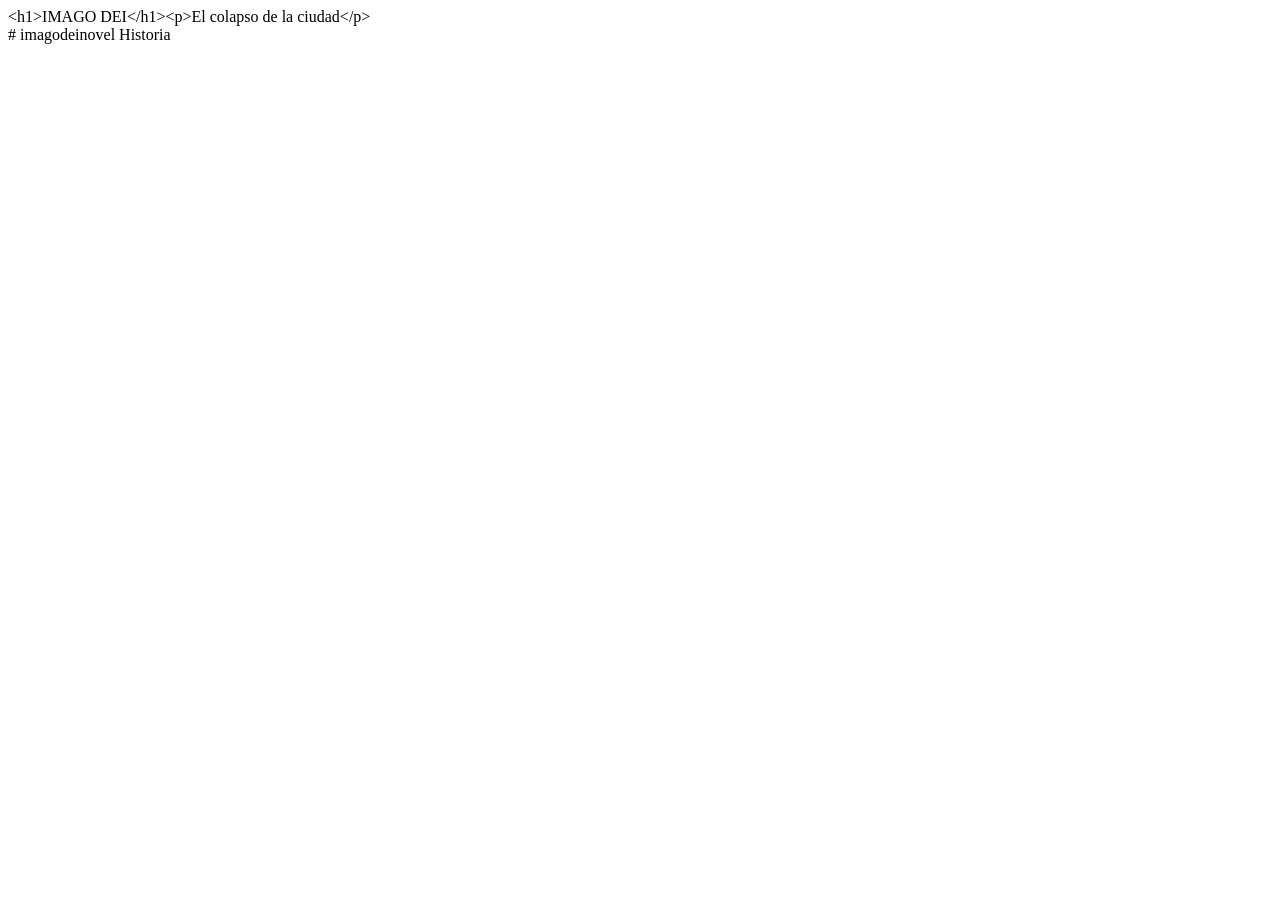
==== index.html @ 5cae9f4a "Update and rename README.md to index.html" ====
<?xml version="1.0" encoding="UTF-8" ?>
<!DOCTYPE html>
<html b:version='2' class='v2' expr:dir='data:blog.languageDirection' xmlns='http://www.w3.org/1999/xhtml' xmlns:b='http://www.google.com/2005/gml/b' xmlns:data='http://www.google.com/2005/gml/data' xmlns:expr='http://www.google.com/2005/gml/expr'>
<head>
  <meta content='width=device-width, initial-scale=1' name='viewport'/>
  <title><data:blog.pageTitle/></title>
  <link href='https://fonts.googleapis.com/css2?family=Cinzel:wght@500;700&amp;family=EB+Garamond:ital,wght@0,400;0,500;1,400&amp;display=swap' rel='stylesheet'/>
  <b:include data='blog' name='all-head-content'/>
  <b:skin><![CDATA[
  /* ===== IMAGO DEI - plantilla base ===== */
  :root {
    --bg: #050a14;
    --panel: #0b1322;
    --texto: #e8e3d6;
    --suave: #9aa3b5;
    --oro: #d4a24c;
    --oro-claro: #f3d58a;
    --linea: rgba(212,162,76,.25);
    --ancho: 760px;
  }
  *, *::before, *::after { box-sizing: border-box; }
  html { scroll-behavior: smooth; }
  body {
    margin: 0; background: var(--bg); color: var(--texto);
    font: 400 19px/1.75 'EB Garamond', Georgia, serif;
  }
  a { color: var(--oro); text-decoration: none; }
  a:hover { color: var(--oro-claro); }
  img { max-width: 100%; height: auto; }
  .wrap { max-width: var(--ancho); margin: 0 auto; padding: 0 20px; }

  /* Cabecera */
  .site-top { border-bottom: 1px solid var(--linea); background: rgba(5,10,20,.92); position: sticky; top: 0; z-index: 50; backdrop-filter: blur(6px); }
  .site-top .wrap { max-width: 1100px; display: flex; align-items: center; justify-content: space-between; flex-wrap: wrap; gap: 8px 24px; padding-top: 12px; padding-bottom: 12px; }
  .Header h1, .Header h1 a, .Header .title { margin: 0; font: 700 20px/1 'Cinzel', serif; letter-spacing: .18em; text-transform: uppercase; color: var(--oro); }
  .Header .description { display: none; }
  .PageList ul { list-style: none; margin: 0; padding: 0; display: flex; gap: 22px; flex-wrap: wrap; }
  .PageList li a { font: 500 13px 'Cinzel', serif; letter-spacing: .14em; text-transform: uppercase; color: var(--texto); }
  .PageList li.selected a, .PageList li a:hover { color: var(--oro-claro); }
  .PageList h3 { display: none; }

  /* Hero */
  .hero { text-align: center; padding: 90px 20px 70px; border-bottom: 1px solid var(--linea);
    background: radial-gradient(ellipse at 50% 100%, rgba(212,110,40,.35), transparent 60%), linear-gradient(#0a1428, var(--bg)); }
  .hero img { display: block; margin: 0 auto; width: 100%; max-width: 1100px; }
  .hero h1 { font: 700 clamp(44px, 9vw, 104px)/1 'Cinzel', serif; margin: 0; letter-spacing: .06em;
    background: linear-gradient(180deg, var(--oro-claro), var(--oro) 60%, #8a5a1c); -webkit-background-clip: text; background-clip: text; color: transparent; }
  .hero p { margin: 18px 0 0; font: 500 clamp(13px, 2vw, 20px) 'Cinzel', serif; letter-spacing: .5em; text-transform: uppercase; color: var(--texto); }
  .hero h3 { display: none; }

  /* Contenido */
  .main-area { padding: 50px 0 70px; }
  .post { margin: 0 0 56px; padding-bottom: 40px; border-bottom: 1px solid var(--linea); }
  h2.post-title, .post-title { font: 700 30px/1.25 'Cinzel', serif; color: var(--oro-claro); margin: 0 0 6px; }
  .post-title a { color: inherit; }
  .post-meta { font-size: 14px; color: var(--suave); margin-bottom: 22px; letter-spacing: .04em; }
  .post-body p { margin: 0 0 1.1em; }
  .post-body blockquote { margin: 1.4em 0; padding: 4px 22px; border-left: 3px solid var(--oro); color: var(--suave); font-style: italic; }
  .post-body hr { border: 0; border-top: 1px solid var(--linea); margin: 2em 0; }
  .post-footer { font-size: 14px; color: var(--suave); }
  .blog-pager { display: flex; justify-content: space-between; margin-top: 20px; font: 500 13px 'Cinzel', serif; letter-spacing: .12em; text-transform: uppercase; }
  .status-msg-wrap { color: var(--suave); text-align: center; }

  /* Pie */
  .site-foot { border-top: 1px solid var(--linea); padding: 30px 0 50px; text-align: center; font-size: 14px; color: var(--suave); }
  .widget { margin: 0; }
  .widget h2, .widget h3 { font: 500 13px 'Cinzel', serif; letter-spacing: .18em; text-transform: uppercase; color: var(--oro); }

  @media (max-width: 600px) {
    body { font-size: 17px; }
    .hero { padding: 50px 16px 40px; }
    h2.post-title, .post-title { font-size: 24px; }
  }
  ]]></b:skin>
</head>

<body>
  <header class='site-top'>
    <div class='wrap'>
      <b:section class='no-items' id='header' maxwidgets='1' showaddelement='no'>
        <b:widget id='Header1' locked='true' title='Imago Dei (Encabezado)' type='Header' version='2' visible='true'/>
      </b:section>
      <b:section class='no-items' id='nav' maxwidgets='1' showaddelement='no'>
        <b:widget id='PageList1' locked='false' title='Menu' type='PageList' version='2' visible='true'/>
      </b:section>
    </div>
  </header>

  <!-- Portada / hero: solo en la pagina de inicio. Editable desde Diseño. -->
  <b:if cond='data:view.isHomepage'>
    <section class='hero'>
      <b:section class='no-items' id='hero' maxwidgets='1' showaddelement='yes'>
        <b:widget id='HTML1' locked='false' title='' type='HTML' version='2' visible='true'>
          <b:widget-settings>
            <b:widget-setting name='content'>&lt;h1&gt;IMAGO DEI&lt;/h1&gt;&lt;p&gt;El colapso de la ciudad&lt;/p&gt;</b:widget-setting>
          </b:widget-settings>
          <b:includable id='main'><data:content/></b:includable>
        </b:widget>
      </b:section>
    </section>
  </b:if>

  <main class='main-area'>
    <div class='wrap'>
      <b:section class='main' id='main' showaddelement='no'>
        <b:widget id='Blog1' locked='true' title='Entradas del blog' type='Blog' version='2' visible='true'/>
      </b:section>
    </div>
  </main>

  <footer class='site-foot'>
    <div class='wrap'>
      <b:section class='foot' id='footer' showaddelement='yes'>
        <b:widget id='Attribution1' locked='false' title='' type='Attribution' version='2' visible='true'/>
      </b:section>
    </div>
  </footer>
</body>
</html>
# imagodeinovel
Historia
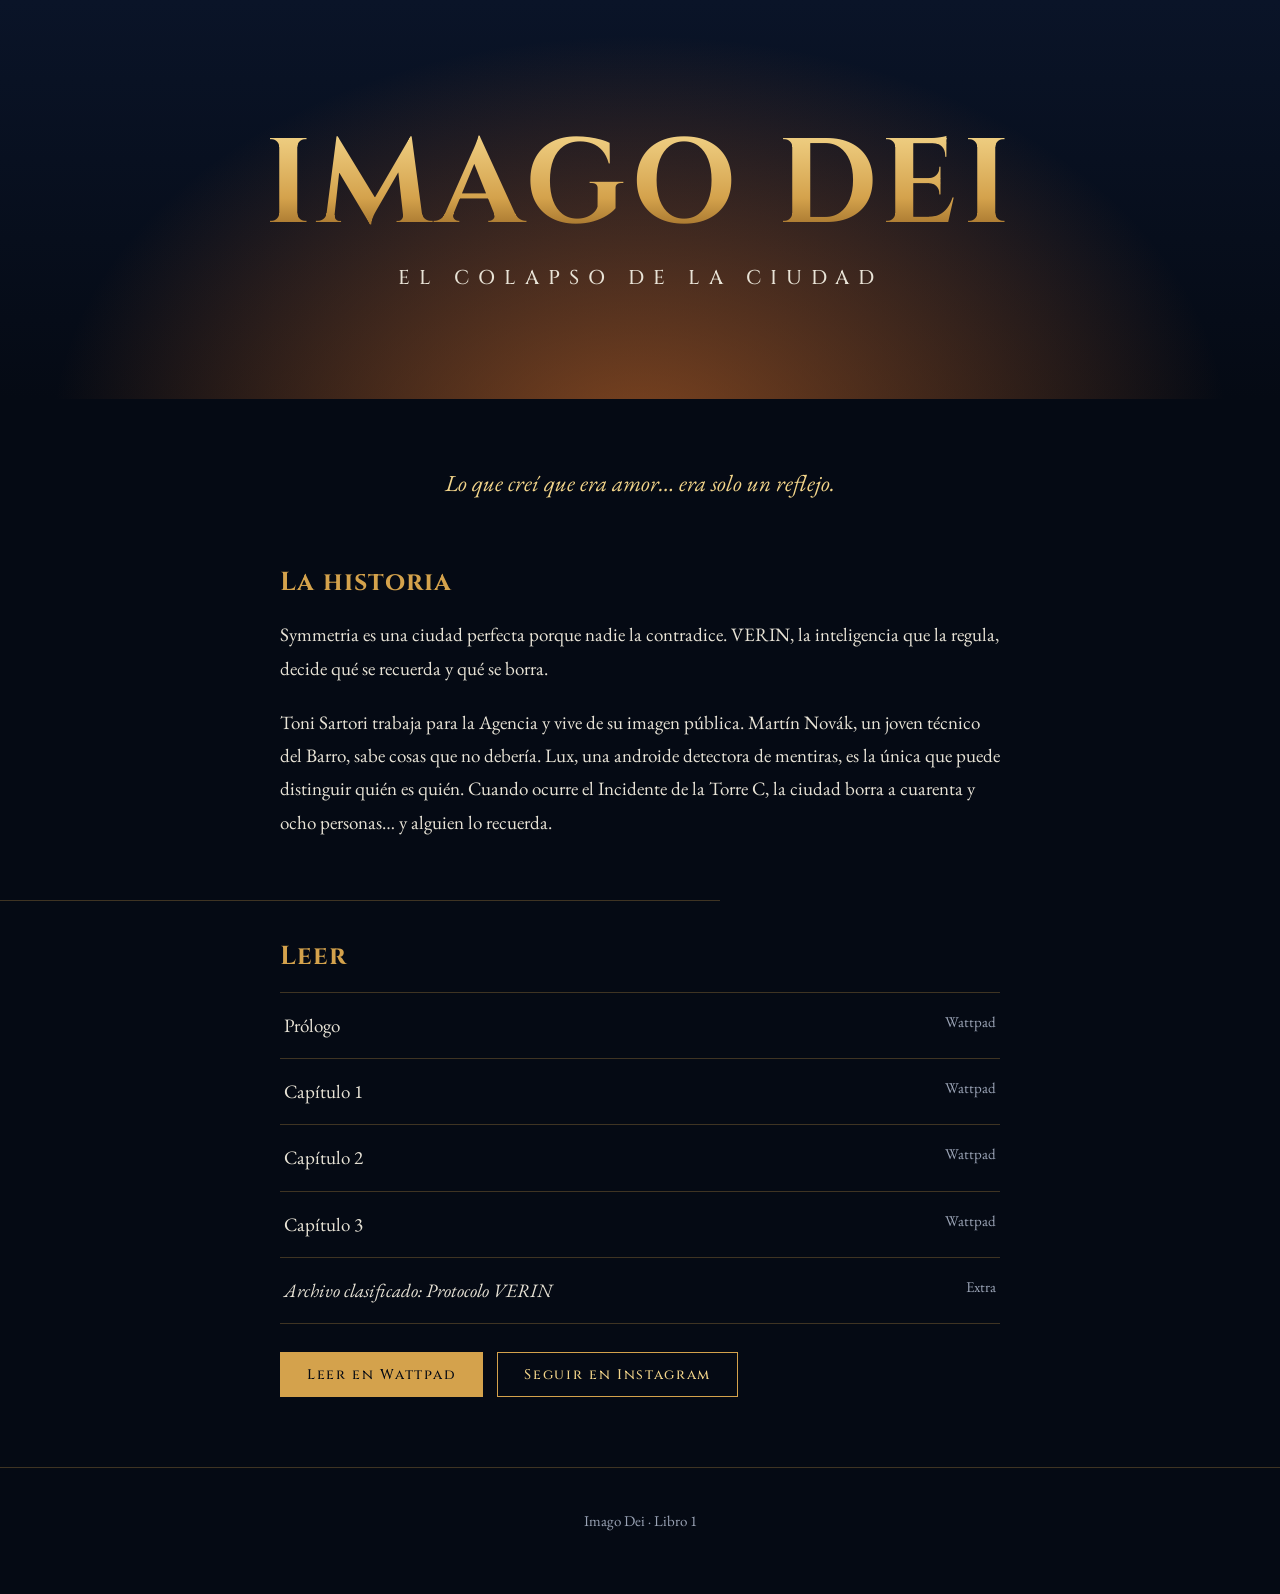
==== commit 84580c91: "Update index.html" ====
--- a/index.html
+++ b/index.html
@@ -1,121 +1,107 @@
-<?xml version="1.0" encoding="UTF-8" ?>
 <!DOCTYPE html>
-<html b:version='2' class='v2' expr:dir='data:blog.languageDirection' xmlns='http://www.w3.org/1999/xhtml' xmlns:b='http://www.google.com/2005/gml/b' xmlns:data='http://www.google.com/2005/gml/data' xmlns:expr='http://www.google.com/2005/gml/expr'>
+<html lang="es">
 <head>
-  <meta content='width=device-width, initial-scale=1' name='viewport'/>
-  <title><data:blog.pageTitle/></title>
-  <link href='https://fonts.googleapis.com/css2?family=Cinzel:wght@500;700&amp;family=EB+Garamond:ital,wght@0,400;0,500;1,400&amp;display=swap' rel='stylesheet'/>
-  <b:include data='blog' name='all-head-content'/>
-  <b:skin><![CDATA[
-  /* ===== IMAGO DEI - plantilla base ===== */
-  :root {
-    --bg: #050a14;
-    --panel: #0b1322;
-    --texto: #e8e3d6;
-    --suave: #9aa3b5;
-    --oro: #d4a24c;
-    --oro-claro: #f3d58a;
-    --linea: rgba(212,162,76,.25);
-    --ancho: 760px;
-  }
-  *, *::before, *::after { box-sizing: border-box; }
-  html { scroll-behavior: smooth; }
-  body {
-    margin: 0; background: var(--bg); color: var(--texto);
-    font: 400 19px/1.75 'EB Garamond', Georgia, serif;
-  }
-  a { color: var(--oro); text-decoration: none; }
-  a:hover { color: var(--oro-claro); }
-  img { max-width: 100%; height: auto; }
-  .wrap { max-width: var(--ancho); margin: 0 auto; padding: 0 20px; }
+<meta charset="utf-8">
+<meta name="viewport" content="width=device-width, initial-scale=1">
+<title>Imago Dei: El colapso de la ciudad</title>
+<meta name="description" content="Novela distópica de ciencia ficción ambientada en Symmetria, una ciudad regulada por la IA VERIN.">
+<meta property="og:title" content="Imago Dei: El colapso de la ciudad">
+<meta property="og:image" content="portada.jpg">
+<link rel="preconnect" href="https://fonts.googleapis.com">
+<link rel="preconnect" href="https://fonts.gstatic.com" crossorigin>
+<link href="https://fonts.googleapis.com/css2?family=Cinzel:wght@500;700&family=EB+Garamond:ital,wght@0,400;0,500;1,400&display=swap" rel="stylesheet">
+<style>
+:root{
+  --tinta:#050a14; --panel:#0b1322; --texto:#e8e3d6; --suave:#9aa3b5;
+  --oro:#d4a24c; --oro-claro:#f3d58a; --brasa:#e0742a; --linea:rgba(212,162,76,.28);
+}
+*,*::before,*::after{box-sizing:border-box}
+html{scroll-behavior:smooth}
+body{margin:0;background:var(--tinta);color:var(--texto);font:400 19px/1.75 'EB Garamond',Georgia,serif}
+a{color:var(--oro);text-decoration:none}
+a:hover{color:var(--oro-claro)}
+a:focus-visible,button:focus-visible{outline:2px solid var(--oro-claro);outline-offset:3px}
+.wrap{max-width:720px;margin:0 auto;padding:0 22px}
 
-  /* Cabecera */
-  .site-top { border-bottom: 1px solid var(--linea); background: rgba(5,10,20,.92); position: sticky; top: 0; z-index: 50; backdrop-filter: blur(6px); }
-  .site-top .wrap { max-width: 1100px; display: flex; align-items: center; justify-content: space-between; flex-wrap: wrap; gap: 8px 24px; padding-top: 12px; padding-bottom: 12px; }
-  .Header h1, .Header h1 a, .Header .title { margin: 0; font: 700 20px/1 'Cinzel', serif; letter-spacing: .18em; text-transform: uppercase; color: var(--oro); }
-  .Header .description { display: none; }
-  .PageList ul { list-style: none; margin: 0; padding: 0; display: flex; gap: 22px; flex-wrap: wrap; }
-  .PageList li a { font: 500 13px 'Cinzel', serif; letter-spacing: .14em; text-transform: uppercase; color: var(--texto); }
-  .PageList li.selected a, .PageList li a:hover { color: var(--oro-claro); }
-  .PageList h3 { display: none; }
+/* Portada */
+.hero{position:relative;background:linear-gradient(#0a1428,var(--tinta))}
+.hero img{display:block;width:100%;max-height:92vh;object-fit:cover}
+.hero .alt{display:none;text-align:center;padding:14vh 20px 12vh;
+  background:radial-gradient(ellipse at 50% 110%,rgba(224,116,42,.55),transparent 65%),linear-gradient(#0a1428,var(--tinta))}
+.hero.sin-imagen .alt{display:block}
+.hero.sin-imagen img{display:none}
+.alt h1{margin:0;font:700 clamp(46px,11vw,120px)/1 'Cinzel',serif;letter-spacing:.05em;
+  background:linear-gradient(180deg,var(--oro-claro),var(--oro) 60%,#8a5a1c);-webkit-background-clip:text;background-clip:text;color:transparent}
+.alt p{margin:18px 0 0;font:500 clamp(13px,2.4vw,20px) 'Cinzel',serif;letter-spacing:.45em}
+.hero{animation:entra 1.4s ease-out both}
+@keyframes entra{from{opacity:0}to{opacity:1}}
 
-  /* Hero */
-  .hero { text-align: center; padding: 90px 20px 70px; border-bottom: 1px solid var(--linea);
-    background: radial-gradient(ellipse at 50% 100%, rgba(212,110,40,.35), transparent 60%), linear-gradient(#0a1428, var(--bg)); }
-  .hero img { display: block; margin: 0 auto; width: 100%; max-width: 1100px; }
-  .hero h1 { font: 700 clamp(44px, 9vw, 104px)/1 'Cinzel', serif; margin: 0; letter-spacing: .06em;
-    background: linear-gradient(180deg, var(--oro-claro), var(--oro) 60%, #8a5a1c); -webkit-background-clip: text; background-clip: text; color: transparent; }
-  .hero p { margin: 18px 0 0; font: 500 clamp(13px, 2vw, 20px) 'Cinzel', serif; letter-spacing: .5em; text-transform: uppercase; color: var(--texto); }
-  .hero h3 { display: none; }
+/* Lema */
+.lema{padding:64px 0 24px;text-align:center;font-style:italic;font-size:23px;color:var(--oro-claro)}
 
-  /* Contenido */
-  .main-area { padding: 50px 0 70px; }
-  .post { margin: 0 0 56px; padding-bottom: 40px; border-bottom: 1px solid var(--linea); }
-  h2.post-title, .post-title { font: 700 30px/1.25 'Cinzel', serif; color: var(--oro-claro); margin: 0 0 6px; }
-  .post-title a { color: inherit; }
-  .post-meta { font-size: 14px; color: var(--suave); margin-bottom: 22px; letter-spacing: .04em; }
-  .post-body p { margin: 0 0 1.1em; }
-  .post-body blockquote { margin: 1.4em 0; padding: 4px 22px; border-left: 3px solid var(--oro); color: var(--suave); font-style: italic; }
-  .post-body hr { border: 0; border-top: 1px solid var(--linea); margin: 2em 0; }
-  .post-footer { font-size: 14px; color: var(--suave); }
-  .blog-pager { display: flex; justify-content: space-between; margin-top: 20px; font: 500 13px 'Cinzel', serif; letter-spacing: .12em; text-transform: uppercase; }
-  .status-msg-wrap { color: var(--suave); text-align: center; }
+/* Secciones */
+section.bloque{padding:40px 0}
+h2{font:700 26px/1.2 'Cinzel',serif;color:var(--oro);margin:0 0 20px;letter-spacing:.04em}
+p{margin:0 0 1.1em}
+.sep{border:0;border-top:1px solid var(--linea);margin:0}
 
-  /* Pie */
-  .site-foot { border-top: 1px solid var(--linea); padding: 30px 0 50px; text-align: center; font-size: 14px; color: var(--suave); }
-  .widget { margin: 0; }
-  .widget h2, .widget h3 { font: 500 13px 'Cinzel', serif; letter-spacing: .18em; text-transform: uppercase; color: var(--oro); }
+/* Capitulos */
+.caps{list-style:none;margin:0;padding:0;border-top:1px solid var(--linea)}
+.caps li{border-bottom:1px solid var(--linea)}
+.caps a{display:flex;justify-content:space-between;gap:16px;padding:16px 4px;color:var(--texto)}
+.caps a:hover{color:var(--oro-claro);background:rgba(212,162,76,.06)}
+.caps small{color:var(--suave);font-size:15px;white-space:nowrap}
+.extra .t{font-style:italic}
 
-  @media (max-width: 600px) {
-    body { font-size: 17px; }
-    .hero { padding: 50px 16px 40px; }
-    h2.post-title, .post-title { font-size: 24px; }
-  }
-  ]]></b:skin>
+/* Botones */
+.acciones{display:flex;flex-wrap:wrap;gap:14px;margin-top:28px}
+.btn{display:inline-block;padding:12px 26px;border:1px solid var(--oro);font:500 14px 'Cinzel',serif;letter-spacing:.12em;color:var(--oro-claro)}
+.btn:hover{background:var(--oro);color:var(--tinta)}
+.btn.lleno{background:var(--oro);color:var(--tinta)}
+.btn.lleno:hover{background:var(--oro-claro)}
+
+footer{padding:40px 0 60px;text-align:center;color:var(--suave);font-size:15px;border-top:1px solid var(--linea);margin-top:30px}
+@media (max-width:600px){body{font-size:17px}.lema{font-size:19px;padding-top:44px}}
+@media (prefers-reduced-motion:reduce){.hero{animation:none}html{scroll-behavior:auto}}
+</style>
 </head>
+<body>
 
-<body>
-  <header class='site-top'>
-    <div class='wrap'>
-      <b:section class='no-items' id='header' maxwidgets='1' showaddelement='no'>
-        <b:widget id='Header1' locked='true' title='Imago Dei (Encabezado)' type='Header' version='2' visible='true'/>
-      </b:section>
-      <b:section class='no-items' id='nav' maxwidgets='1' showaddelement='no'>
-        <b:widget id='PageList1' locked='false' title='Menu' type='PageList' version='2' visible='true'/>
-      </b:section>
+<header class="hero" id="hero">
+  <img src="portada.jpg" alt="Portada de Imago Dei: El colapso de la ciudad" onerror="document.getElementById('hero').classList.add('sin-imagen')">
+  <div class="alt"><h1>IMAGO DEI</h1><p>EL COLAPSO DE LA CIUDAD</p></div>
+</header>
+
+<main>
+  <p class="lema wrap">Lo que creí que era amor… era solo un reflejo.</p>
+
+  <section class="bloque wrap" id="historia">
+    <h2>La historia</h2>
+    <p>Symmetria es una ciudad perfecta porque nadie la contradice. VERIN, la inteligencia que la regula, decide qué se recuerda y qué se borra.</p>
+    <p>Toni Sartori trabaja para la Agencia y vive de su imagen pública. Martín Novák, un joven técnico del Barro, sabe cosas que no debería. Lux, una androide detectora de mentiras, es la única que puede distinguir quién es quién. Cuando ocurre el Incidente de la Torre C, la ciudad borra a cuarenta y ocho personas… y alguien lo recuerda.</p>
+    <!-- Editá este texto a tu gusto. -->
+  </section>
+
+  <hr class="sep wrap">
+
+  <section class="bloque wrap" id="leer">
+    <h2>Leer</h2>
+    <ul class="caps">
+      <li><a href="https://www.wattpad.com/user/toni_sartori_ok"><span>Prólogo</span><small>Wattpad</small></a></li>
+      <li><a href="https://www.wattpad.com/user/toni_sartori_ok"><span>Capítulo 1</span><small>Wattpad</small></a></li>
+      <li><a href="https://www.wattpad.com/user/toni_sartori_ok"><span>Capítulo 2</span><small>Wattpad</small></a></li>
+      <li><a href="https://www.wattpad.com/user/toni_sartori_ok"><span>Capítulo 3</span><small>Wattpad</small></a></li>
+      <li class="extra"><a href="https://www.wattpad.com/user/toni_sartori_ok"><span class="t">Archivo clasificado: Protocolo VERIN</span><small>Extra</small></a></li>
+    </ul>
+    <!-- Cuando tengas el link de cada capítulo, reemplazá la dirección de cada <a href="..."> -->
+    <div class="acciones">
+      <a class="btn lleno" href="https://www.wattpad.com/user/toni_sartori_ok">Leer en Wattpad</a>
+      <a class="btn" href="https://www.instagram.com/toni.sartori.ok">Seguir en Instagram</a>
     </div>
-  </header>
+  </section>
+</main>
 
-  <!-- Portada / hero: solo en la pagina de inicio. Editable desde Diseño. -->
-  <b:if cond='data:view.isHomepage'>
-    <section class='hero'>
-      <b:section class='no-items' id='hero' maxwidgets='1' showaddelement='yes'>
-        <b:widget id='HTML1' locked='false' title='' type='HTML' version='2' visible='true'>
-          <b:widget-settings>
-            <b:widget-setting name='content'>&lt;h1&gt;IMAGO DEI&lt;/h1&gt;&lt;p&gt;El colapso de la ciudad&lt;/p&gt;</b:widget-setting>
-          </b:widget-settings>
-          <b:includable id='main'><data:content/></b:includable>
-        </b:widget>
-      </b:section>
-    </section>
-  </b:if>
+<footer>Imago Dei · Libro 1</footer>
 
-  <main class='main-area'>
-    <div class='wrap'>
-      <b:section class='main' id='main' showaddelement='no'>
-        <b:widget id='Blog1' locked='true' title='Entradas del blog' type='Blog' version='2' visible='true'/>
-      </b:section>
-    </div>
-  </main>
-
-  <footer class='site-foot'>
-    <div class='wrap'>
-      <b:section class='foot' id='footer' showaddelement='yes'>
-        <b:widget id='Attribution1' locked='false' title='' type='Attribution' version='2' visible='true'/>
-      </b:section>
-    </div>
-  </footer>
 </body>
 </html>
-# imagodeinovel
-Historia
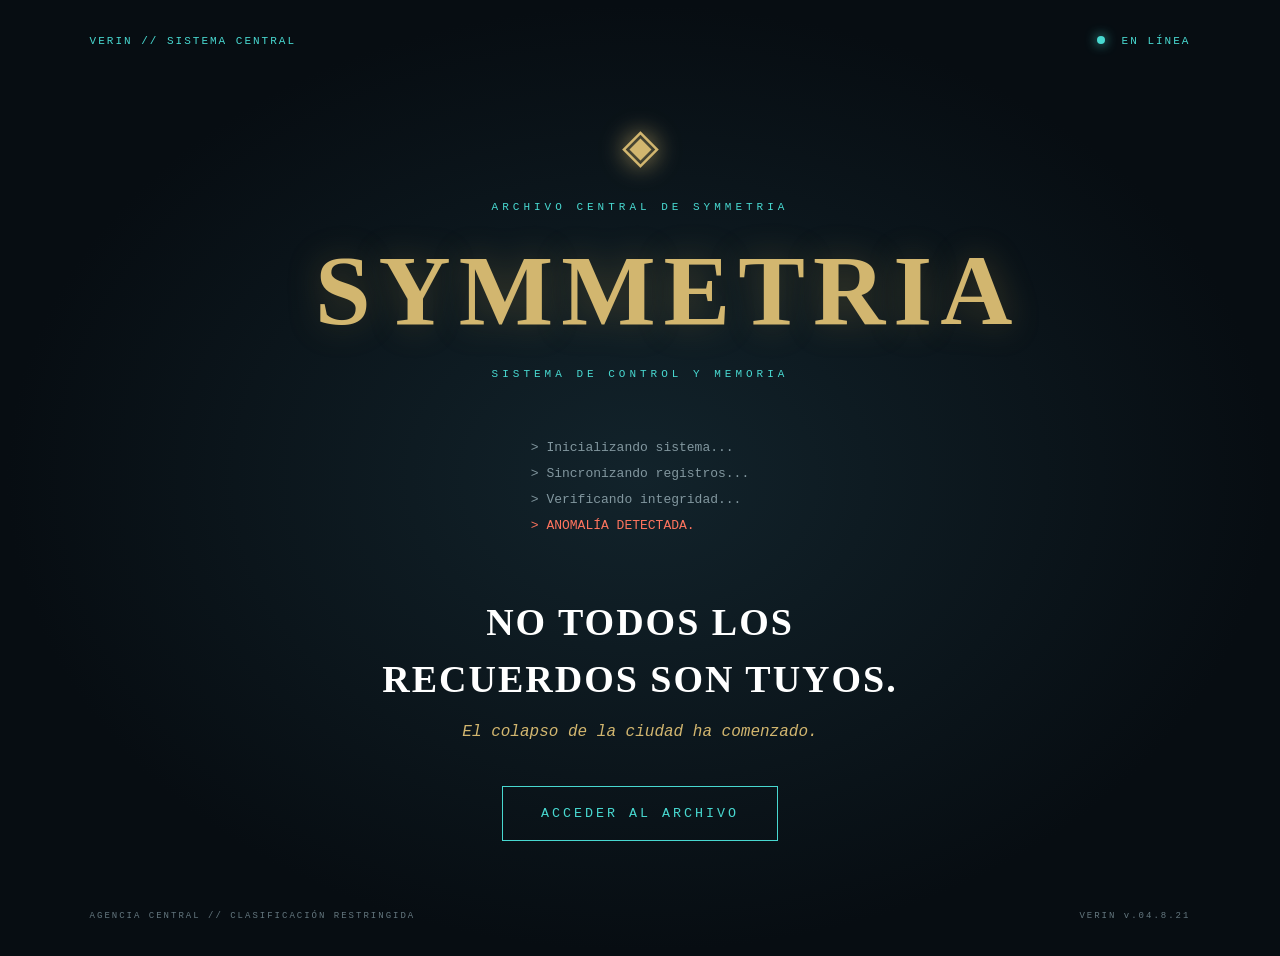
==== commit a5058513: "Add files via upload" ====
--- a/index.html
+++ b/index.html
@@ -1,107 +1,70 @@
-<!DOCTYPE html>
-<html lang="es">
-<head>
-<meta charset="utf-8">
-<meta name="viewport" content="width=device-width, initial-scale=1">
-<title>Imago Dei: El colapso de la ciudad</title>
-<meta name="description" content="Novela distópica de ciencia ficción ambientada en Symmetria, una ciudad regulada por la IA VERIN.">
-<meta property="og:title" content="Imago Dei: El colapso de la ciudad">
-<meta property="og:image" content="portada.jpg">
-<link rel="preconnect" href="https://fonts.googleapis.com">
-<link rel="preconnect" href="https://fonts.gstatic.com" crossorigin>
-<link href="https://fonts.googleapis.com/css2?family=Cinzel:wght@500;700&family=EB+Garamond:ital,wght@0,400;0,500;1,400&display=swap" rel="stylesheet">
-<style>
-:root{
-  --tinta:#050a14; --panel:#0b1322; --texto:#e8e3d6; --suave:#9aa3b5;
-  --oro:#d4a24c; --oro-claro:#f3d58a; --brasa:#e0742a; --linea:rgba(212,162,76,.28);
-}
-*,*::before,*::after{box-sizing:border-box}
-html{scroll-behavior:smooth}
-body{margin:0;background:var(--tinta);color:var(--texto);font:400 19px/1.75 'EB Garamond',Georgia,serif}
-a{color:var(--oro);text-decoration:none}
-a:hover{color:var(--oro-claro)}
-a:focus-visible,button:focus-visible{outline:2px solid var(--oro-claro);outline-offset:3px}
-.wrap{max-width:720px;margin:0 auto;padding:0 22px}
-
-/* Portada */
-.hero{position:relative;background:linear-gradient(#0a1428,var(--tinta))}
-.hero img{display:block;width:100%;max-height:92vh;object-fit:cover}
-.hero .alt{display:none;text-align:center;padding:14vh 20px 12vh;
-  background:radial-gradient(ellipse at 50% 110%,rgba(224,116,42,.55),transparent 65%),linear-gradient(#0a1428,var(--tinta))}
-.hero.sin-imagen .alt{display:block}
-.hero.sin-imagen img{display:none}
-.alt h1{margin:0;font:700 clamp(46px,11vw,120px)/1 'Cinzel',serif;letter-spacing:.05em;
-  background:linear-gradient(180deg,var(--oro-claro),var(--oro) 60%,#8a5a1c);-webkit-background-clip:text;background-clip:text;color:transparent}
-.alt p{margin:18px 0 0;font:500 clamp(13px,2.4vw,20px) 'Cinzel',serif;letter-spacing:.45em}
-.hero{animation:entra 1.4s ease-out both}
-@keyframes entra{from{opacity:0}to{opacity:1}}
-
-/* Lema */
-.lema{padding:64px 0 24px;text-align:center;font-style:italic;font-size:23px;color:var(--oro-claro)}
-
-/* Secciones */
-section.bloque{padding:40px 0}
-h2{font:700 26px/1.2 'Cinzel',serif;color:var(--oro);margin:0 0 20px;letter-spacing:.04em}
-p{margin:0 0 1.1em}
-.sep{border:0;border-top:1px solid var(--linea);margin:0}
-
-/* Capitulos */
-.caps{list-style:none;margin:0;padding:0;border-top:1px solid var(--linea)}
-.caps li{border-bottom:1px solid var(--linea)}
-.caps a{display:flex;justify-content:space-between;gap:16px;padding:16px 4px;color:var(--texto)}
-.caps a:hover{color:var(--oro-claro);background:rgba(212,162,76,.06)}
-.caps small{color:var(--suave);font-size:15px;white-space:nowrap}
-.extra .t{font-style:italic}
-
-/* Botones */
-.acciones{display:flex;flex-wrap:wrap;gap:14px;margin-top:28px}
-.btn{display:inline-block;padding:12px 26px;border:1px solid var(--oro);font:500 14px 'Cinzel',serif;letter-spacing:.12em;color:var(--oro-claro)}
-.btn:hover{background:var(--oro);color:var(--tinta)}
-.btn.lleno{background:var(--oro);color:var(--tinta)}
-.btn.lleno:hover{background:var(--oro-claro)}
-
-footer{padding:40px 0 60px;text-align:center;color:var(--suave);font-size:15px;border-top:1px solid var(--linea);margin-top:30px}
-@media (max-width:600px){body{font-size:17px}.lema{font-size:19px;padding-top:44px}}
-@media (prefers-reduced-motion:reduce){.hero{animation:none}html{scroll-behavior:auto}}
-</style>
-</head>
-<body>
-
-<header class="hero" id="hero">
-  <img src="portada.jpg" alt="Portada de Imago Dei: El colapso de la ciudad" onerror="document.getElementById('hero').classList.add('sin-imagen')">
-  <div class="alt"><h1>IMAGO DEI</h1><p>EL COLAPSO DE LA CIUDAD</p></div>
-</header>
-
-<main>
-  <p class="lema wrap">Lo que creí que era amor… era solo un reflejo.</p>
-
-  <section class="bloque wrap" id="historia">
-    <h2>La historia</h2>
-    <p>Symmetria es una ciudad perfecta porque nadie la contradice. VERIN, la inteligencia que la regula, decide qué se recuerda y qué se borra.</p>
-    <p>Toni Sartori trabaja para la Agencia y vive de su imagen pública. Martín Novák, un joven técnico del Barro, sabe cosas que no debería. Lux, una androide detectora de mentiras, es la única que puede distinguir quién es quién. Cuando ocurre el Incidente de la Torre C, la ciudad borra a cuarenta y ocho personas… y alguien lo recuerda.</p>
-    <!-- Editá este texto a tu gusto. -->
-  </section>
-
-  <hr class="sep wrap">
-
-  <section class="bloque wrap" id="leer">
-    <h2>Leer</h2>
-    <ul class="caps">
-      <li><a href="https://www.wattpad.com/user/toni_sartori_ok"><span>Prólogo</span><small>Wattpad</small></a></li>
-      <li><a href="https://www.wattpad.com/user/toni_sartori_ok"><span>Capítulo 1</span><small>Wattpad</small></a></li>
-      <li><a href="https://www.wattpad.com/user/toni_sartori_ok"><span>Capítulo 2</span><small>Wattpad</small></a></li>
-      <li><a href="https://www.wattpad.com/user/toni_sartori_ok"><span>Capítulo 3</span><small>Wattpad</small></a></li>
-      <li class="extra"><a href="https://www.wattpad.com/user/toni_sartori_ok"><span class="t">Archivo clasificado: Protocolo VERIN</span><small>Extra</small></a></li>
-    </ul>
-    <!-- Cuando tengas el link de cada capítulo, reemplazá la dirección de cada <a href="..."> -->
-    <div class="acciones">
-      <a class="btn lleno" href="https://www.wattpad.com/user/toni_sartori_ok">Leer en Wattpad</a>
-      <a class="btn" href="https://www.instagram.com/toni.sartori.ok">Seguir en Instagram</a>
-    </div>
-  </section>
-</main>
-
-<footer>Imago Dei · Libro 1</footer>
-
-</body>
-</html>
+
+<!DOCTYPE html>
+<html lang="es">
+<head>
+    <meta charset="UTF-8">
+    <meta name="viewport" content="width=device-width, initial-scale=1.0">
+    <meta name="theme-color" content="#070D12">
+    <title>IMAGO DEI — Archivo Central</title>
+    <link rel="stylesheet" href="style.css">
+</head>
+
+<body>
+
+    <main id="system-entry">
+
+        <header class="system-header">
+            <span>VERIN // SISTEMA CENTRAL</span>
+            <span class="system-status">
+                <i></i> EN LÍNEA
+            </span>
+        </header>
+
+        <section class="entry-content">
+
+            <div class="system-symbol">◈</div>
+
+            <p class="system-label">
+                ARCHIVO CENTRAL DE SYMMETRIA
+            </p>
+
+            <h1>SYMMETRIA</h1>
+
+            <p class="system-subtitle">
+                SISTEMA DE CONTROL Y MEMORIA
+            </p>
+
+            <div class="system-log">
+                <p>> Inicializando sistema...</p>
+                <p>> Sincronizando registros...</p>
+                <p>> Verificando integridad...</p>
+                <p class="warning">
+                    > ANOMALÍA DETECTADA.
+                </p>
+            </div>
+
+            <div class="main-message">
+                <h2>NO TODOS LOS<br>RECUERDOS SON TUYOS.</h2>
+
+                <p>
+                    El colapso de la ciudad ha comenzado.
+                </p>
+            </div>
+
+            <button id="access-button">
+                ACCEDER AL ARCHIVO
+            </button>
+
+        </section>
+
+        <footer class="system-footer">
+            AGENCIA CENTRAL // CLASIFICACIÓN RESTRINGIDA
+            <span>VERIN v.04.8.21</span>
+        </footer>
+
+    </main>
+
+    <script src="verin.js"></script>
+
+</body>
+</html>
--- a/style.css
+++ b/style.css
@@ -0,0 +1,215 @@
+
+* {
+    margin: 0;
+    padding: 0;
+    box-sizing: border-box;
+}
+
+body {
+    background: #070D12;
+    color: #D8E1E5;
+    font-family: "Courier New", monospace;
+    min-height: 100vh;
+}
+
+#system-entry {
+    min-height: 100vh;
+    display: flex;
+    flex-direction: column;
+    justify-content: space-between;
+    padding: 35px 7%;
+    background:
+        radial-gradient(ellipse at center, #12232b 0%, #070D12 70%);
+}
+
+.system-header,
+.system-footer {
+    display: flex;
+    justify-content: space-between;
+    align-items: center;
+    font-size: 11px;
+    letter-spacing: 2px;
+    color: #48D8D0;
+}
+
+.system-status i {
+    display: inline-block;
+    width: 8px;
+    height: 8px;
+    background: #48D8D0;
+    border-radius: 50%;
+    box-shadow: 0 0 12px #48D8D0;
+    margin-right: 8px;
+}
+
+.entry-content {
+    width: 100%;
+    max-width: 650px;
+    margin: 70px auto;
+    text-align: center;
+}
+
+.system-symbol {
+    font-size: 48px;
+    color: #D2B66F;
+    margin-bottom: 25px;
+    text-shadow: 0 0 25px #D2B66F;
+}
+
+.system-label,
+.system-subtitle {
+    color: #48D8D0;
+    font-size: 11px;
+    letter-spacing: 4px;
+}
+
+h1 {
+    font-family: Georgia, serif;
+    font-size: clamp(55px, 10vw, 100px);
+    color: #D2B66F;
+    letter-spacing: 8px;
+    margin: 20px 0;
+    text-shadow: 0 0 35px #a78a4255;
+}
+
+.system-log {
+    text-align: left;
+    display: inline-block;
+    margin: 55px auto;
+    color: #82979F;
+    font-size: 13px;
+    line-height: 2;
+}
+
+.warning {
+    color: #FF745E;
+}
+
+.main-message h2 {
+    font-family: Georgia, serif;
+    font-size: clamp(24px, 4vw, 38px);
+    letter-spacing: 2px;
+    color: #FFFFFF;
+    line-height: 1.5;
+}
+
+.main-message p {
+    margin-top: 15px;
+    color: #D2B66F;
+    font-style: italic;
+}
+
+#access-button {
+    margin-top: 45px;
+    padding: 19px 38px;
+    border: 1px solid #48D8D0;
+    background: transparent;
+    color: #48D8D0;
+    letter-spacing: 3px;
+    font-family: inherit;
+    cursor: pointer;
+    transition: 0.3s;
+}
+
+#access-button:hover {
+    background: #48D8D0;
+    color: #070D12;
+    box-shadow: 0 0 30px #48D8D088;
+}
+
+.system-footer {
+    color: #64777F;
+    font-size: 9px;
+}
+
+@media (max-width: 600px) {
+    #system-entry {
+        padding: 25px 5%;
+    }
+
+    .system-header,
+    .system-footer {
+        font-size: 8px;
+    }
+
+    .system-log {
+        font-size: 11px;
+    }
+}
+
+/* ZONAS DE INTEGRACIÓN URBANA */
+
+.zones {
+    margin-top: 85px;
+    padding-top: 35px;
+    border-top: 1px solid #343a3c;
+}
+
+.zones-heading {
+    margin-bottom: 28px;
+}
+
+.zones-heading h2 {
+    margin-top: 12px;
+    font-size: 30px;
+}
+
+.zones-heading > p:last-child {
+    color: #a8afb0;
+    margin-top: 6px;
+}
+
+.zone-grid {
+    display: grid;
+    grid-template-columns: repeat(2, minmax(0, 1fr));
+    gap: 24px;
+}
+
+.zone-card {
+    background: #191e20;
+    border: 1px solid #343a3c;
+    overflow: hidden;
+}
+
+.zone-card img {
+    display: block;
+    width: 100%;
+    height: 260px;
+    object-fit: cover;
+}
+
+.zone-info {
+    padding: 22px;
+}
+
+.zone-info span {
+    color: #a7b5b5;
+    font-size: 11px;
+    letter-spacing: 2px;
+}
+
+.zone-info h3 {
+    margin: 8px 0;
+    font-size: 23px;
+    font-weight: 500;
+}
+
+.zone-info p {
+    color: #b5bdbc;
+    font-size: 14px;
+    min-height: 45px;
+}
+
+.zone-info small {
+    display: block;
+    margin-top: 18px;
+    color: #b6a77f;
+    font-size: 10px;
+    letter-spacing: 1px;
+}
+
+@media (max-width: 650px) {
+    .zone-grid {
+        grid-template-columns: 1fr;
+    }
+}
